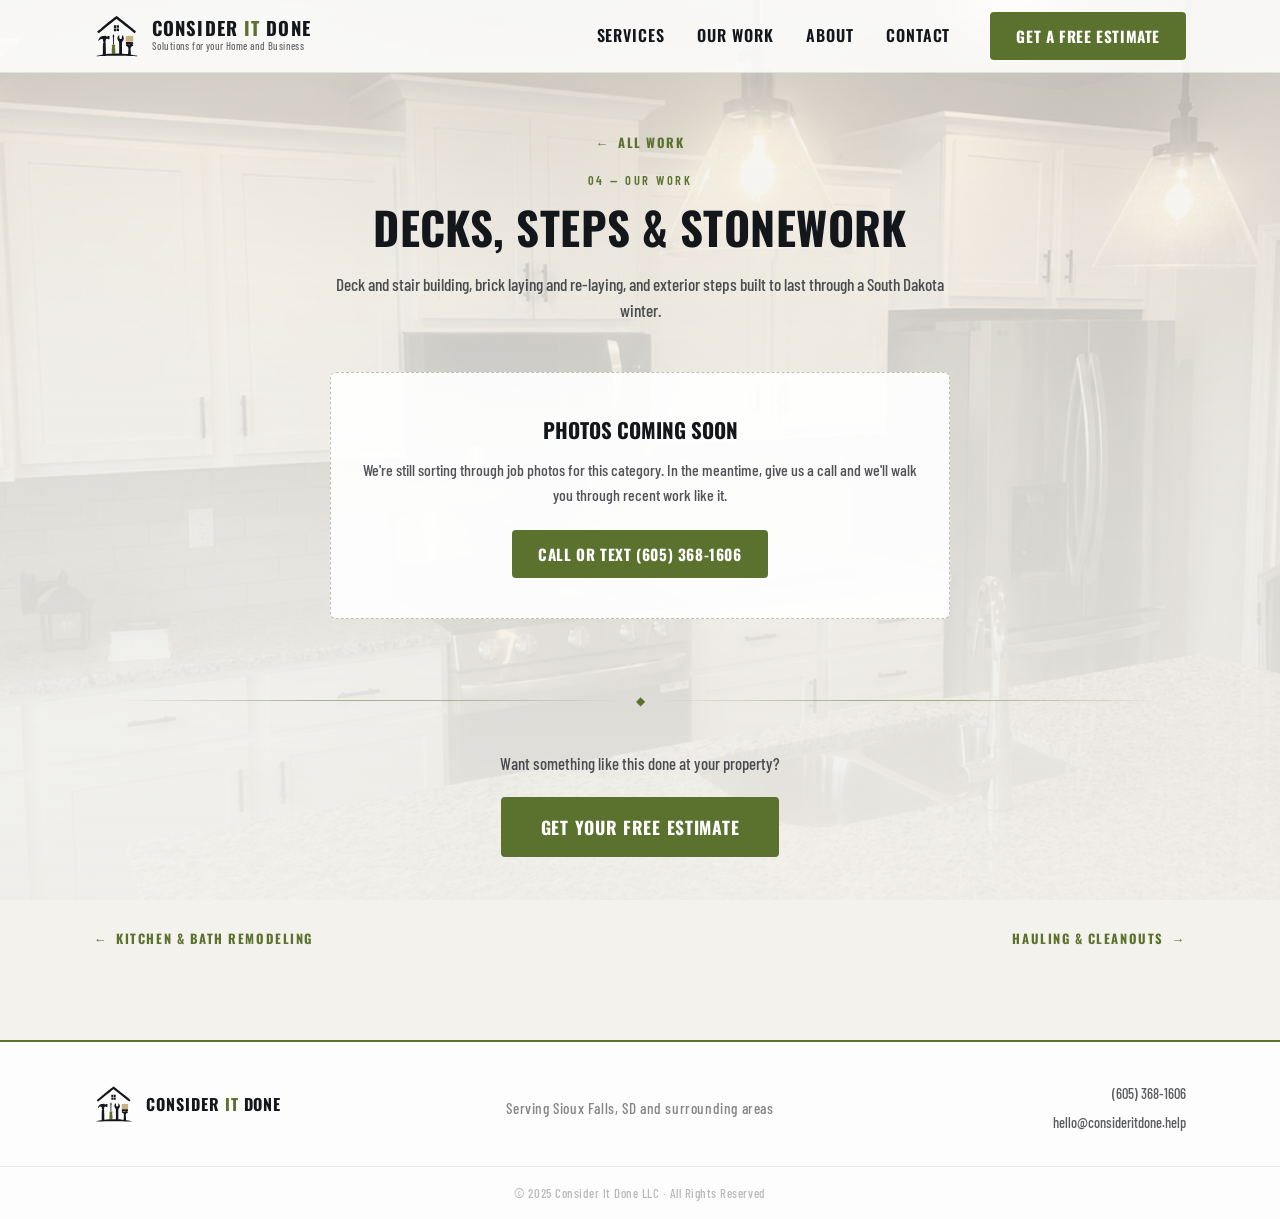
==== work/decks-stonework.html @ 7105eef2 "Merge work sections to the five backed by real photos; add Drive importer The Drive reorganisation n" ====
<!DOCTYPE html>
<html lang="en">
<head>
  <meta charset="UTF-8" />
  <meta name="viewport" content="width=device-width, initial-scale=1.0" />

  <link rel="icon" type="image/svg+xml" href="../assets/favicon-green.svg" />
  <link rel="icon" type="image/png" sizes="32x32" href="../assets/favicon-32.png" />
  <link rel="icon" type="image/png" sizes="16x16" href="../assets/favicon-16.png" />
  <link rel="apple-touch-icon" sizes="180x180" href="../assets/apple-touch-icon.png" />

  <title>Decks, Steps & Stonework | Consider It Done — Sioux Falls</title>
  <meta name="description" content="Deck and stair building, brick laying and re-laying, and exterior steps built to last through a South Dakota winter. Photos of real jobs by Consider It Done in Sioux Falls, SD." />
  <meta name="robots" content="index, follow" />
  <link rel="canonical" href="https://consideritdone.help/work/decks-stonework.html" />

  <meta property="og:title" content="Decks, Steps & Stonework — Consider It Done" />
  <meta property="og:description" content="Deck and stair building, brick laying and re-laying, and exterior steps built to last through a South Dakota winter." />
  <meta property="og:image" content="https://consideritdone.help/assets/og-share.jpg" />
  <meta property="og:type" content="website" />
  <meta property="og:url" content="https://consideritdone.help/work/decks-stonework.html" />

  <link rel="preconnect" href="https://fonts.googleapis.com" />
  <link rel="preconnect" href="https://fonts.gstatic.com" crossorigin />
  <link href="https://fonts.googleapis.com/css2?family=Oswald:wght@400;600;700&family=Barlow+Condensed:wght@400;500;600&display=swap" rel="stylesheet" />

  <link rel="stylesheet" href="../style.css" />
</head>
<body>

  <a href="#main-content" class="skip-link">Skip to main content</a>

  <header class="site-header" id="site-header" role="banner">
    <div class="header-inner container">
      <a href="../index.html" class="logo-link brand" aria-label="Consider It Done — Home">
        <img src="../assets/CID_Logo_FullColor_Transparent.svg" alt="" aria-hidden="true" class="brand-icon" width="46" height="46" />
        <span class="brand-text">
          <span class="brand-name">Consider <span class="brand-it">It</span> Done</span>
          <span class="brand-tagline">Solutions for your Home and Business</span>
        </span>
      </a>

      <nav class="desktop-nav" aria-label="Primary navigation">
        <a href="../index.html#services" class="nav-link">Services</a>
        <a href="../index.html#work" class="nav-link">Our Work</a>
        <a href="../index.html#why-us" class="nav-link">About</a>
        <a href="../index.html#contact" class="nav-link">Contact</a>
      </nav>

      <a href="../index.html#contact" class="btn btn-accent btn-cta-header">Get a Free Estimate</a>

      <button class="hamburger" id="hamburger-btn" aria-label="Open navigation menu" aria-expanded="false" aria-controls="mobile-nav">
        <span class="ham-bar"></span>
        <span class="ham-bar"></span>
        <span class="ham-bar"></span>
      </button>
    </div>

    <nav class="mobile-nav" id="mobile-nav" aria-label="Mobile navigation" aria-hidden="true">
      <a href="../index.html#services" class="mobile-nav-link">Services</a>
      <a href="../index.html#work" class="mobile-nav-link">Our Work</a>
      <a href="../index.html#why-us" class="mobile-nav-link">About</a>
      <a href="../index.html#contact" class="mobile-nav-link">Contact</a>
      <a href="../index.html#contact" class="btn btn-accent mobile-nav-cta">Get a Free Estimate</a>
    </nav>
  </header>

  <main id="main-content">

    <section class="gallery-hero">
      <div class="container">
        <a href="../index.html#work" class="gallery-back"><span aria-hidden="true">←</span> All work</a>
        <div class="section-label">04 — OUR WORK</div>
        <h1 class="section-headline">Decks, Steps &amp; Stonework</h1>
        <p class="gallery-intro">Deck and stair building, brick laying and re-laying, and exterior steps built to last through a South Dakota winter.</p>
      </div>
    </section>

      <div class="container">
        <div class="gallery-empty">
          <h2>Photos coming soon</h2>
          <p>We're still sorting through job photos for this category. In the meantime,
             give us a call and we'll walk you through recent work like it.</p>
          <a href="tel:6053681606" class="btn btn-accent">Call or Text (605) 368-1606</a>
        </div>
      </div>

    <section class="gallery-cta">
      <div class="container">
        <div class="section-divider" aria-hidden="true">
          <div class="divider-line"></div>
          <div class="divider-diamond">◆</div>
          <div class="divider-line"></div>
        </div>
        <p style="margin-top:40px">Want something like this done at your property?</p>
        <a href="../index.html#contact" class="btn btn-accent btn-lg">Get Your Free Estimate</a>
      </div>
    </section>

    <section class="gallery-cta" style="padding-top:0">
      <div class="container" style="display:flex;justify-content:space-between;gap:16px;flex-wrap:wrap">
        <a href="remodeling.html" class="gallery-back"><span aria-hidden="true">←</span> Kitchen & Bath Remodeling</a>
        <a href="hauling.html" class="gallery-back">Hauling & Cleanouts <span aria-hidden="true">→</span></a>
      </div>
    </section>

  </main>

  <footer class="site-footer" role="contentinfo">
    <div class="footer-inner container">
      <div class="footer-logo-col">
        <a href="../index.html" class="brand brand--footer" aria-label="Consider It Done — Home">
          <img src="../assets/CID_Logo_FullColor_Transparent.svg" alt="" aria-hidden="true" class="brand-icon" width="40" height="40" />
          <span class="brand-text">
            <span class="brand-name">Consider <span class="brand-it">It</span> Done</span>
          </span>
        </a>
      </div>
      <div class="footer-center-col">
        <p class="footer-serving">Serving Sioux Falls, SD and surrounding areas</p>
      </div>
      <div class="footer-contact-col">
        <a href="tel:6053681606" class="footer-contact-link">(605) 368-1606</a>
        <a href="mailto:hello@consideritdone.help" class="footer-contact-link">hello@consideritdone.help</a>
      </div>
    </div>
    <div class="footer-bottom">
      <div class="container">
        <p>© 2025 Consider It Done LLC · All Rights Reserved</p>
      </div>
    </div>
  </footer>

  <script src="../script.js"></script>
</body>
</html>
---- style.css ----
/* =============================================================
   CONSIDER IT DONE — style.css
   Bold · Bright · Local · Brand Olive
   ============================================================= */

/* ── Design Tokens ────────────────────────────────────────── */
:root {
  /* Brand — sampled directly from CID_Logo_FullColor_Transparent.svg */
  --accent:         #5B722E;   /* olive green — 5.40:1 on white (AA) */
  --accent-rgb:     91, 114, 46;
  --accent-deep:    #4A5E25;   /* hover: DARKER, not lighter (7.19:1) */
  --accent-tint:    #EDF0E4;
  --accent-on-dark: #A8C46B;   /* light olive — for use ONLY on the dark hero (8.9:1) */
  --cream:          #C8B281;
  --ink:            #13161B;   /* near-black from the logo */
  --ink-rgb:        19, 22, 27;

  /* Surfaces — translucent "paper" over the photo background */
  --bg-primary:     rgba(255,255,255,0.86);
  --bg-card:        rgba(255,255,255,0.92);
  --bg-card-alt:    rgba(255,255,255,0.78);
  --bg-section-alt: rgba(248,247,244,0.90);
  --bg-pm:          rgba(255,255,255,0.82);
  --paper:          #F4F2ED;   /* solid fallback under the photo */

  /* Text */
  --white:          #FFFFFF;
  --grey-mid:       rgba(19,22,27,0.62);  /* 0.58 measured 4.41:1 — under AA */
  --grey-light:     rgba(19,22,27,0.74);

  --font-display: 'Oswald', Arial, sans-serif;
  --font-body:    'Barlow Condensed', Arial, sans-serif;

  --radius-card:  6px;
  --radius-btn:   4px;
  --transition:   0.25s ease;
  --max-width:    1140px;

  --shadow-card:  0 4px 24px rgba(var(--ink-rgb),0.10);
  --shadow-accent: 0 6px 28px rgba(var(--accent-rgb),0.28);
}

/* ── Reset ────────────────────────────────────────────────── */
*, *::before, *::after { box-sizing: border-box; margin: 0; padding: 0; }

html {
  scroll-behavior: smooth;
  font-size: 16px;
}

body {
  background-color: var(--paper);
  color: var(--ink);
  font-family: var(--font-body);
  font-weight: 500;
  line-height: 1.6;
  overflow-x: hidden;
}

/* ── Fixed photo backdrop ─────────────────────────────────────
   position:fixed on a pseudo-element rather than
   background-attachment:fixed — the latter is janky/broken on iOS. */
body::before {
  content: '';
  position: fixed;
  inset: 0;
  z-index: -2;
  background-color: var(--paper);
  /* Single JPEG on purpose. image-set() selects by format SUPPORT, not
     availability — Chromium would pick a .webp and render nothing at all
     if that file were missing, silently blanking the whole background.
     One JPEG cannot fail that way. */
  background-image:
    url("assets/bg-kitchen.jpg"),
    linear-gradient(165deg, #FBFAF7 0%, #EFEAE0 55%, #E4DCCC 100%);
  background-position: center;
  background-size: cover;
  background-repeat: no-repeat;
}

/* Scrim — flattens the photo's luminance so surfaces read consistently */
body::after {
  content: '';
  position: fixed;
  inset: 0;
  z-index: -1;
  pointer-events: none;
  background:
    linear-gradient(180deg,
      rgba(244,242,237,0.72) 0%,
      rgba(244,242,237,0.86) 45%,
      rgba(244,242,237,0.94) 100%);
}

img { display: block; max-width: 100%; height: auto; }
a   { color: inherit; text-decoration: none; }

ul  { list-style: none; }

/* ── Utility ──────────────────────────────────────────────── */
.container {
  width: 100%;
  max-width: var(--max-width);
  margin: 0 auto;
  padding: 0 24px;
}

/* Screen-reader only / SEO-only text */
.visually-hidden {
  position: absolute;
  width: 1px;
  height: 1px;
  padding: 0;
  margin: -1px;
  overflow: hidden;
  clip: rect(0,0,0,0);
  white-space: nowrap;
  border: 0;
}

/* ── Buttons ──────────────────────────────────────────────── */
.btn {
  display: inline-flex;
  align-items: center;
  justify-content: center;
  gap: 8px;
  font-family: var(--font-display);
  font-weight: 700;
  letter-spacing: 0.04em;
  border: none;
  cursor: pointer;
  border-radius: var(--radius-btn);
  transition: background var(--transition), transform var(--transition), box-shadow var(--transition);
  text-transform: uppercase;
  white-space: nowrap;
}

.btn-accent {
  background-color: var(--accent);
  color: var(--white);
  padding: 12px 26px;
  font-size: 0.95rem;
}

.btn-accent:hover,
.btn-accent:focus-visible {
  background-color: var(--accent-deep);
  transform: translateY(-2px);
  box-shadow: var(--shadow-accent);
}

/* No outline:none here. The hover glow is identical to the focus state,
   so removing the ring left keyboard users with no distinct indicator. */
.btn-accent:focus-visible {
  outline: 2px solid var(--accent);
  outline-offset: 3px;
}

.btn-accent:active { transform: translateY(0); }

.btn-lg {
  padding: 16px 40px;
  font-size: 1.1rem;
}

.btn-full {
  width: 100%;
  padding: 16px 24px;
  font-size: 1.05rem;
  margin-top: 6px;
}

/* ── Section Label (small caps, brand olive) ──────────────── */
.section-label {
  font-family: var(--font-body);
  font-size: 0.78rem;
  font-weight: 600;
  letter-spacing: 0.2em;
  text-transform: uppercase;
  color: var(--accent);
  margin-bottom: 12px;
}

/* ── Section Headline ─────────────────────────────────────── */
.section-headline {
  font-family: var(--font-display);
  font-size: clamp(1.8rem, 4vw, 2.8rem);
  font-weight: 700;
  color: var(--ink);
  line-height: 1.1;
  letter-spacing: 0.01em;
  margin-bottom: 40px;
  text-transform: uppercase;
}

/* ── Section Divider ──────────────────────────────────────── */
.section-divider {
  display: flex;
  align-items: center;
  gap: 12px;
  padding: 48px 24px 0;
  max-width: var(--max-width);
  margin: 0 auto;
}

.divider-line {
  flex: 1;
  height: 1px;
  background: linear-gradient(90deg, transparent, var(--accent) 40%, var(--accent) 60%, transparent);
  opacity: 0.5;
}

.divider-diamond {
  color: var(--accent);
  font-size: 0.75rem;
  flex-shrink: 0;
}


/* =============================================================
   HEADER
   ============================================================= */
.site-header {
  position: sticky;
  top: 0;
  z-index: 1000;
  background-color: var(--bg-primary);
  border-bottom: 1px solid rgba(var(--accent-rgb),0.15);
  transition: box-shadow var(--transition);
}

.site-header.scrolled {
  box-shadow: 0 2px 20px rgba(var(--ink-rgb),0.10);
  border-bottom-color: rgba(var(--accent-rgb),0.3);
}

.header-inner {
  display: flex;
  align-items: center;
  gap: 24px;
  height: 72px;
}

.logo-link { flex-shrink: 0; }


.desktop-nav {
  display: flex;
  align-items: center;
  gap: 32px;
  margin-left: auto;
}

.nav-link {
  font-family: var(--font-display);
  font-weight: 600;
  font-size: 1rem;
  letter-spacing: 0.06em;
  text-transform: uppercase;
  color: var(--ink);
  position: relative;
  transition: color var(--transition);
}

.nav-link::after {
  content: '';
  position: absolute;
  bottom: -3px;
  left: 0;
  width: 0;
  height: 2px;
  background: var(--accent);
  transition: width var(--transition);
}

.nav-link:hover { color: var(--accent); }

/* Keyboard focus keeps the global outline. The previous rule set
   outline:none here, leaving only a colour change — not a sufficient
   focus indicator (WCAG 2.4.7). */
.nav-link:focus-visible { color: var(--accent); }

.nav-link:hover::after,
.nav-link:focus-visible::after { width: 100%; }

.btn-cta-header { margin-left: 16px; }

/* Hamburger */
.hamburger {
  display: none;
  flex-direction: column;
  justify-content: center;
  gap: 5px;
  width: 40px;
  height: 40px;
  background: none;
  border: none;
  cursor: pointer;
  padding: 6px;
  margin-left: auto;
}

.ham-bar {
  display: block;
  width: 24px;
  height: 2px;
  background: var(--ink);
  border-radius: 2px;
  transition: transform var(--transition), opacity var(--transition), background var(--transition);
}

.hamburger[aria-expanded="true"] .ham-bar:nth-child(1) {
  transform: translateY(7px) rotate(45deg);
  background: var(--accent);
}
.hamburger[aria-expanded="true"] .ham-bar:nth-child(2) {
  opacity: 0;
}
.hamburger[aria-expanded="true"] .ham-bar:nth-child(3) {
  transform: translateY(-7px) rotate(-45deg);
  background: var(--accent);
}

/* Mobile Nav */
.mobile-nav {
  display: none;
  flex-direction: column;
  background-color: var(--paper);
  border-top: 1px solid rgba(var(--accent-rgb),0.2);
  padding: 16px 24px 24px;
  gap: 4px;
}

.mobile-nav.open { display: flex; }

.mobile-nav-link {
  font-family: var(--font-display);
  font-size: 1.2rem;
  font-weight: 700;
  letter-spacing: 0.08em;
  text-transform: uppercase;
  color: var(--ink);
  padding: 12px 0;
  border-bottom: 1px solid rgba(var(--ink-rgb),0.10);
  transition: color var(--transition);
}

.mobile-nav-link:hover,
.mobile-nav-link:focus-visible { color: var(--accent); }

.mobile-nav-cta {
  margin-top: 16px;
  font-size: 1rem;
  padding: 14px 24px;
}


/* =============================================================
   HERO
   ============================================================= */
/* The hero is the one place the photo is allowed to be dramatic:
   full-bleed image under a dark scrim, white type on top.
   Everything below the hero sits on calm light "paper" instead. */
.hero {
  position: relative;
  min-height: 100vh;
  display: flex;
  flex-direction: column;
  align-items: center;
  justify-content: center;
  background-color: var(--ink);
  /* Gradient underneath so a missing/failed photo still renders as an
     intentional on-brand hero rather than a flat dark block. */
  background-image:
    url("assets/bg-kitchen.jpg"),
    linear-gradient(150deg, #3D4C22 0%, #212811 60%, #13161B 100%);
  background-position: center;
  background-size: cover;
  overflow: hidden;
  padding: 80px 24px 60px;
}

/* Dark scrim — guarantees the white hero type clears AA over any photo */
.hero::before {
  content: '';
  position: absolute;
  inset: 0;
  z-index: 1;
  pointer-events: none;
  background:
    linear-gradient(180deg,
      rgba(10,10,10,0.42) 0%,
      rgba(10,10,10,0.34) 45%,
      rgba(10,10,10,0.60) 100%);
}

/* Grain/noise texture */
.hero-noise {
  position: absolute;
  inset: 0;
  background-image: url("data:image/svg+xml,%3Csvg viewBox='0 0 512 512' xmlns='http://www.w3.org/2000/svg'%3E%3Cfilter id='noise'%3E%3CfeTurbulence type='fractalNoise' baseFrequency='0.75' numOctaves='4' stitchTiles='stitch'/%3E%3C/filter%3E%3Crect width='100%25' height='100%25' filter='url(%23noise)' opacity='1'/%3E%3C/svg%3E");
  background-size: 200px 200px;
  opacity: 0.04;
  pointer-events: none;
  z-index: 1;
}

/* Radial vignette */
.hero-vignette {
  position: absolute;
  inset: 0;
  background: radial-gradient(ellipse 80% 80% at 50% 50%,
    transparent 0%,
    rgba(0,0,0,0.3) 60%,
    rgba(0,0,0,0.75) 100%);
  pointer-events: none;
  z-index: 2;
}

/* Ambient olive glow from bottom */
.hero::after {
  content: '';
  position: absolute;
  bottom: -80px;
  left: 50%;
  transform: translateX(-50%);
  width: 600px;
  height: 300px;
  background: radial-gradient(ellipse at center, rgba(var(--accent-rgb),0.12) 0%, transparent 70%);
  pointer-events: none;
  z-index: 2;
}

/* Localised scrim behind the hero copy.
   Measured against the real kitchen photo, a uniform scrim was not enough:
   average contrast was fine (5-7:1) but worst-case pixels — blown-out
   pendant bulbs and white cabinets — dropped to 1.67:1. Pooling the
   darkening behind the text keeps the photo bright everywhere else. */
.hero-inner::before {
  content: '';
  position: absolute;
  inset: -8% -14%;
  z-index: -1;
  pointer-events: none;
  background: radial-gradient(ellipse 64% 64% at 50% 48%,
    rgba(6,8,5,0.86) 0%,
    rgba(6,8,5,0.82) 48%,
    rgba(6,8,5,0.62) 74%,
    rgba(6,8,5,0.22) 89%,
    transparent 100%);
}

.hero-inner {
  position: relative;
  z-index: 3;
  display: flex;
  flex-direction: column;
  align-items: center;
  text-align: center;
  max-width: 720px;
}

/* Logo */
.hero-logo-wrap {
  position: relative;
  display: inline-block;
  margin-bottom: 32px;
}

.hero-logo-glow {
  position: absolute;
  bottom: -24px;
  left: 50%;
  transform: translateX(-50%);
  width: 70%;
  height: 60px;
  background: radial-gradient(ellipse at center, rgba(var(--accent-rgb),0.3) 0%, transparent 70%);
  filter: blur(12px);
  pointer-events: none;
  z-index: -1;
}


/* Hero text */

.hero-sub {
  text-shadow: 0 2px 12px rgba(0,0,0,0.6);
  font-family: var(--font-body);
  font-size: clamp(1rem, 2.5vw, 1.3rem);
  font-weight: 600;
  letter-spacing: 0.08em;
  color: var(--accent-on-dark);
  text-transform: uppercase;
  margin-bottom: 16px;
}

.hero-body {
  text-shadow: 0 2px 12px rgba(0,0,0,0.6);
  font-family: var(--font-body);
  font-size: clamp(1rem, 2vw, 1.2rem);
  font-weight: 500;
  color: var(--cream);
  opacity: 0.9;
  max-width: 540px;
  margin-bottom: 40px;
  line-height: 1.6;
}

/* CTA group */
.hero-actions {
  display: flex;
  flex-direction: column;
  align-items: center;
  gap: 20px;
}

.hero-call-link {
  text-shadow: 0 2px 12px rgba(0,0,0,0.6);
  display: flex;
  align-items: center;
  gap: 8px;
  font-family: var(--font-body);
  font-size: 1.1rem;
  font-weight: 500;
  color: var(--cream);
  opacity: 0.85;
  transition: color var(--transition), opacity var(--transition);
}

.hero-call-link strong { color: var(--accent-on-dark); }

.hero-call-link:hover {
  color: var(--white);
  opacity: 1;
}

.call-icon { font-size: 1rem; }


/* =============================================================
   SERVICES
   ============================================================= */
.services {
  background-color: var(--bg-primary);
  padding: 80px 0 40px;
}

.services .container { text-align: center; }

.services-grid {
  display: grid;
  grid-template-columns: repeat(3, 1fr);
  gap: 24px;
  text-align: left;
  margin-top: 0;
}

.service-card {
  background: var(--bg-card);
  border-radius: var(--radius-card);
  border-top: 3px solid var(--accent);
  padding: 32px 28px;
  box-shadow: var(--shadow-card);
  transition: transform var(--transition), box-shadow var(--transition), border-top-color var(--transition);
  position: relative;
  overflow: hidden;
}

.service-card::before {
  content: '';
  position: absolute;
  inset: 0;
  background: linear-gradient(135deg, rgba(var(--accent-rgb),0.04) 0%, transparent 60%);
  pointer-events: none;
}

.service-card:hover {
  transform: translateY(-4px);
  box-shadow: 0 8px 40px rgba(var(--ink-rgb),0.14), 0 0 0 1px rgba(var(--accent-rgb),0.2);
  border-top-color: var(--accent-deep);
}

.card-icon {
  font-size: 2rem;
  margin-bottom: 14px;
  display: block;
}

.card-title {
  font-family: var(--font-display);
  font-size: 1.3rem;
  font-weight: 700;
  color: var(--ink);
  text-transform: uppercase;
  letter-spacing: 0.03em;
  margin-bottom: 16px;
}

.card-list {
  display: flex;
  flex-direction: column;
  gap: 8px;
}

.card-list li {
  font-family: var(--font-body);
  font-size: 1rem;
  font-weight: 500;
  color: var(--grey-light);
  opacity: 0.85;
  padding-left: 16px;
  position: relative;
}

.card-list li::before {
  content: '›';
  position: absolute;
  left: 0;
  color: var(--accent);
  font-size: 1.1rem;
  line-height: 1.4;
}


/* =============================================================
   PROPERTY MANAGER CALLOUT
   ============================================================= */
.pm-callout {
  background-color: var(--bg-pm);
  padding: 80px 0 40px;
  position: relative;
}

.pm-callout::before {
  content: '';
  position: absolute;
  inset: 0;
  background: radial-gradient(ellipse 100% 60% at 50% 0%, rgba(var(--accent-rgb),0.06) 0%, transparent 70%);
  pointer-events: none;
}

.pm-callout .container {
  position: relative;
  z-index: 1;
}

.pm-callout .section-headline { text-align: center; }
.pm-callout .section-label    { text-align: center; }

.pm-body {
  font-family: var(--font-body);
  font-size: clamp(1rem, 2vw, 1.2rem);
  color: var(--grey-light);
  opacity: 0.9;
  max-width: 660px;
  margin: 0 auto 56px;
  text-align: center;
  line-height: 1.7;
}


/* =============================================================
   WHY CHOOSE US
   ============================================================= */
.why-us {
  background-color: var(--bg-primary);
  padding: 80px 0 40px;
}

.why-us .section-headline { text-align: center; }

/* Why Us — two-column layout with mascot */
.why-layout {
  display: grid;
  grid-template-columns: 1fr;
  gap: 48px;
  align-items: center;
  max-width: 1000px;
  margin: 0 auto;
}

.why-list {
  display: grid;
  grid-template-columns: repeat(2, 1fr);
  gap: 20px;
}


.why-item {
  display: flex;
  align-items: flex-start;
  gap: 16px;
  background: var(--bg-card);
  border-radius: var(--radius-card);
  border-left: 3px solid var(--accent);
  padding: 20px 24px;
  transition: transform var(--transition), box-shadow var(--transition);
}

.why-item:hover {
  transform: translateX(4px);
  box-shadow: var(--shadow-card);
}

.why-icon {
  font-size: 1.5rem;
  flex-shrink: 0;
  margin-top: 2px;
}

.why-item div {
  font-family: var(--font-body);
  font-size: 1.05rem;
  color: var(--grey-light);
  line-height: 1.5;
}

.why-item strong { color: var(--ink); }
.why-item span   { opacity: 0.8; }


/* =============================================================
   CONTACT / CTA
   ============================================================= */
.contact {
  background-color: var(--bg-section-alt);
  padding: 80px 0 72px;
  position: relative;
}

.contact-accent-top {
  height: 4px;
  background: linear-gradient(90deg, transparent, var(--accent) 20%, var(--accent-deep) 50%, var(--accent) 80%, transparent);
  position: absolute;
  top: 0;
  left: 0;
  right: 0;
}

.contact .section-headline {
  text-align: center;
  margin-bottom: 12px;
}

.contact-sub {
  font-family: var(--font-body);
  font-size: 1.1rem;
  text-align: center;
  color: var(--grey-light);
  opacity: 0.8;
  margin-bottom: 56px;
}

.contact-layout {
  display: grid;
  grid-template-columns: 1fr 1.4fr;
  gap: 48px;
  align-items: start;
}

/* Contact Info */
.contact-info {
  display: flex;
  flex-direction: column;
  gap: 16px;
}

.contact-info-item {
  display: flex;
  align-items: center;
  gap: 16px;
  background: var(--bg-card);
  border-radius: var(--radius-card);
  padding: 18px 20px;
  border: 1px solid rgba(var(--accent-rgb),0.1);
  transition: border-color var(--transition), background var(--transition), transform var(--transition);
}

.contact-info-item:hover {
  border-color: rgba(var(--accent-rgb),0.4);
  background: rgba(var(--accent-rgb),0.04);
  transform: translateX(4px);
}

.contact-info-icon { font-size: 1.4rem; flex-shrink: 0; }

.contact-info-item div {
  display: flex;
  flex-direction: column;
  gap: 2px;
}

.contact-info-label {
  font-family: var(--font-body);
  font-size: 0.8rem;
  letter-spacing: 0.12em;
  text-transform: uppercase;
  color: var(--accent);
  font-weight: 600;
}

.contact-info-value {
  font-family: var(--font-display);
  font-size: 1.15rem;
  font-weight: 700;
  color: var(--ink);
}

.contact-guarantee {
  display: flex;
  align-items: flex-start;
  gap: 12px;
  margin-top: 8px;
  padding: 16px 20px;
  background: rgba(var(--accent-rgb),0.07);
  border-radius: var(--radius-card);
  border: 1px solid rgba(var(--accent-rgb),0.2);
}

.guarantee-icon { font-size: 1.2rem; flex-shrink: 0; margin-top: 2px; }

.contact-guarantee p {
  font-family: var(--font-body);
  font-size: 0.95rem;
  color: var(--grey-light);
  opacity: 0.85;
  line-height: 1.5;
}

/* Form */
.contact-form-wrap {
  background: var(--bg-card);
  border-radius: var(--radius-card);
  border: 1px solid rgba(var(--accent-rgb),0.12);
  padding: 36px 32px;
}

.form-group {
  display: flex;
  flex-direction: column;
  gap: 6px;
  margin-bottom: 18px;
}

.form-row {
  display: grid;
  grid-template-columns: 1fr 1fr;
  gap: 16px;
  margin-bottom: 0;
}

.form-group label {
  font-family: var(--font-body);
  font-size: 0.82rem;
  font-weight: 600;
  letter-spacing: 0.1em;
  text-transform: uppercase;
  color: var(--accent);
}

.form-group label span { color: var(--accent-deep); }

.form-group input,
.form-group select,
.form-group textarea {
  background: rgba(255,255,255,0.75);
  border: 1px solid rgba(var(--ink-rgb),0.15);
  border-radius: var(--radius-btn);
  color: var(--ink);
  font-family: var(--font-body);
  font-size: 1rem;
  font-weight: 500;
  padding: 12px 16px;
  width: 100%;
  transition: border-color var(--transition), box-shadow var(--transition);
  -webkit-appearance: none;
  appearance: none;
}

.form-group select {
  background-image: url("data:image/svg+xml,%3Csvg xmlns='http://www.w3.org/2000/svg' width='12' height='8' viewBox='0 0 12 8'%3E%3Cpath d='M1 1l5 5 5-5' stroke='%235B722E' stroke-width='2' fill='none' stroke-linecap='round'/%3E%3C/svg%3E");
  background-repeat: no-repeat;
  background-position: right 16px center;
  padding-right: 40px;
  cursor: pointer;
}

.form-group select option {
  background: #1e1e1e;
  color: var(--ink);
}

.form-group input::placeholder,
.form-group textarea::placeholder { color: rgba(var(--ink-rgb),0.42); }

.form-group input:focus,
.form-group select:focus,
.form-group textarea:focus {
  outline: none;
  border-color: var(--accent);
  box-shadow: 0 0 0 3px rgba(var(--accent-rgb),0.15);
}

.form-group input:user-valid,
.form-group textarea:user-valid {
  border-color: rgba(100,200,100,0.4);
}

.form-group input:user-invalid,
.form-group textarea:user-invalid {
  border-color: rgba(200,80,80,0.5);
}

.form-group textarea { resize: vertical; min-height: 120px; }

/* Success / Error */
.form-success,
.form-error {
  margin-top: 16px;
  padding: 16px 20px;
  border-radius: var(--radius-card);
  display: flex;
  align-items: flex-start;
  gap: 12px;
}

/* Enforce hidden — overrides display:flex above */
.form-success[hidden],
.form-error[hidden] {
  display: none;
}

.form-success {
  background: rgba(60,180,90,0.1);
  border: 1px solid rgba(60,180,90,0.3);
}

.form-success p {
  font-family: var(--font-body);
  font-size: 1rem;
  color: #8effa1;
  line-height: 1.5;
}

.success-icon { font-size: 1.2rem; flex-shrink: 0; margin-top: 2px; }

.form-error {
  background: rgba(200,60,60,0.1);
  border: 1px solid rgba(200,60,60,0.3);
}

.form-error p {
  font-family: var(--font-body);
  font-size: 1rem;
  color: #ffaaaa;
}


/* =============================================================
   FOOTER
   ============================================================= */
.site-footer {
  background-color: var(--bg-primary);
  border-top: 2px solid var(--accent);
  padding-top: 40px;
}

.footer-inner {
  display: grid;
  grid-template-columns: 1fr 2fr 1fr;
  align-items: center;
  gap: 24px;
  padding-bottom: 32px;
}


.footer-center-col {
  display: flex;
  flex-direction: column;
  align-items: center;
  gap: 14px;
}

.footer-serving {
  font-family: var(--font-body);
  font-size: 0.95rem;
  color: var(--grey-light);
  opacity: 0.7;
  text-align: center;
  letter-spacing: 0.04em;
}

.footer-social {
  display: flex;
  align-items: center;
  gap: 16px;
}

.social-link {
  color: var(--grey-mid);
  transition: color var(--transition), transform var(--transition);
}

.social-link:hover {
  color: var(--accent);
  transform: translateY(-2px);
}

.footer-contact-col {
  display: flex;
  flex-direction: column;
  align-items: flex-end;
  gap: 6px;
}

.footer-contact-link {
  font-family: var(--font-body);
  font-size: 0.9rem;
  color: var(--ink);
  opacity: 0.7;
  transition: color var(--transition), opacity var(--transition);
}

.footer-contact-link:hover {
  color: var(--accent-deep);
  opacity: 1;
}

.footer-bottom {
  border-top: 1px solid rgba(var(--ink-rgb),0.10);
  padding: 16px 0;
}

.footer-bottom p {
  font-family: var(--font-body);
  font-size: 0.8rem;
  color: var(--grey-light);
  opacity: 0.4;
  text-align: center;
  letter-spacing: 0.04em;
}


/* =============================================================
   SCROLL ANIMATIONS
   Only active when JS has loaded (.js-loaded on body)
   ============================================================= */
.js-loaded [data-animate] {
  opacity: 0;
  transform: translateY(24px);
  transition: opacity 0.55s ease, transform 0.55s ease;
}

.js-loaded [data-animate].visible {
  opacity: 1;
  transform: translateY(0);
}

.js-loaded [data-animate-delay="1"] { transition-delay: 0.1s; }
.js-loaded [data-animate-delay="2"] { transition-delay: 0.2s; }
.js-loaded [data-animate-delay="3"] { transition-delay: 0.3s; }
.js-loaded [data-animate-delay="4"] { transition-delay: 0.4s; }


/* =============================================================
   RESPONSIVE — TABLET
   ============================================================= */
@media (max-width: 900px) {
  /* Brand + 4 nav links + CTA cannot fit one flex row below ~1000px,
     and .header-inner does not wrap — it overflowed the page to 960px.
     Switch to the hamburger here rather than at 680. */
  .desktop-nav    { display: none; }
  .btn-cta-header { display: none; }
  .hamburger      { display: flex; }


  .contact-layout {
    grid-template-columns: 1fr;
  }

  .footer-inner {
    grid-template-columns: 1fr 1fr;
    grid-template-rows: auto auto;
  }

  .footer-center-col {
    grid-column: 1 / -1;
    order: -1;
    padding-bottom: 16px;
    border-bottom: 1px solid rgba(var(--ink-rgb),0.10);
  }

  .footer-contact-col { align-items: flex-end; }
}


/* =============================================================
   RESPONSIVE — MOBILE
   ============================================================= */
@media (max-width: 680px) {
  .header-inner { padding: 0 20px; }

  .hero { padding: 60px 20px 48px; min-height: calc(100vh - 72px); }

  .services-grid {
    grid-template-columns: 1fr;
  }

  .why-list {
    grid-template-columns: 1fr;
  }

  .why-layout {
    grid-template-columns: 1fr;
  }


  .form-row {
    grid-template-columns: 1fr;
  }

  .contact-form-wrap { padding: 28px 20px; }

  .footer-inner {
    grid-template-columns: 1fr;
    justify-items: center;
    text-align: center;
  }

  .footer-contact-col {
    align-items: center;
  }

  .footer-logo-col { order: 2; }
  .footer-contact-col { order: 3; }
}

@media (max-width: 420px) {
  .section-headline { font-size: 1.6rem; }
  .btn-lg { padding: 14px 28px; font-size: 1rem; }
}


/* =============================================================
   FOCUS VISIBLE — Accessibility
   ============================================================= */
:focus-visible {
  outline: 2px solid var(--accent);
  outline-offset: 3px;
  border-radius: 2px;
}

/* Skip link */
.skip-link {
  position: absolute;
  top: -100px;
  left: 16px;
  background: var(--accent);
  color: var(--white);
  padding: 8px 16px;
  font-family: var(--font-display);
  font-weight: 700;
  border-radius: 4px;
  z-index: 9999;
  transition: top 0.2s;
}

.skip-link:focus { top: 8px; }


/* =============================================================
   CLIENT PORTAL — Nav Link
   ============================================================= */


/* =============================================================
   CLIENT PORTAL — Section
   ============================================================= */
.client-portal {
  padding: 64px 0 72px;
  background: var(--bg-primary);
}

.portal-card {
  display: flex;
  align-items: center;
  justify-content: space-between;
  gap: 40px;
  padding: 40px 48px;
  border-radius: 12px;
  background:
    linear-gradient(135deg, rgba(var(--accent-rgb),0.06) 0%, rgba(var(--accent-rgb),0.02) 50%, rgba(var(--accent-rgb),0.06) 100%);
  border: 1px solid rgba(var(--accent-rgb),0.2);
  position: relative;
  overflow: hidden;
  transition: border-color var(--transition), box-shadow var(--transition);
}

.portal-card:hover {
  border-color: rgba(var(--accent-rgb),0.4);
  box-shadow: 0 0 48px rgba(var(--accent-rgb),0.08);
}

/* Subtle corner glow */
.portal-card::before {
  content: '';
  position: absolute;
  top: -60px;
  right: -60px;
  width: 180px;
  height: 180px;
  background: radial-gradient(circle, rgba(var(--accent-rgb),0.12) 0%, transparent 70%);
  pointer-events: none;
}

.portal-content {
  flex: 1;
}

.portal-badge {
  display: inline-flex;
  align-items: center;
  gap: 8px;
  font-family: var(--font-body);
  font-size: 0.72rem;
  font-weight: 600;
  letter-spacing: 0.2em;
  text-transform: uppercase;
  color: var(--accent);
  margin-bottom: 14px;
  padding: 6px 14px;
  background: rgba(var(--accent-rgb),0.1);
  border: 1px solid rgba(var(--accent-rgb),0.2);
  border-radius: 100px;
  width: fit-content;
}

.portal-headline {
  font-family: var(--font-display);
  font-size: clamp(1.5rem, 3vw, 2.2rem);
  font-weight: 700;
  color: var(--ink);
  line-height: 1.1;
  letter-spacing: 0.01em;
  text-transform: uppercase;
  margin-bottom: 10px;
}

.portal-body {
  font-size: 1.05rem;
  color: var(--grey-light);
  line-height: 1.5;
  max-width: 520px;
}

.btn-portal {
  display: inline-flex;
  align-items: center;
  gap: 10px;
  font-family: var(--font-display);
  font-weight: 700;
  font-size: 1rem;
  letter-spacing: 0.06em;
  text-transform: uppercase;
  white-space: nowrap;
  color: var(--white);
  background: var(--accent);
  padding: 16px 32px;
  border-radius: var(--radius-btn);
  border: none;
  cursor: pointer;
  text-decoration: none;
  transition: background var(--transition), transform var(--transition), box-shadow var(--transition);
  flex-shrink: 0;
}

.btn-portal:hover,
.btn-portal:focus-visible {
  background: var(--accent-deep);
  transform: translateY(-2px);
  box-shadow: var(--shadow-accent);
}

.btn-portal:focus-visible {
  outline: 2px solid var(--accent);
  outline-offset: 3px;
}

.btn-portal:active { transform: translateY(0); }

.portal-arrow {
  transition: transform 0.2s ease;
}

.btn-portal:hover .portal-arrow {
  transform: translate(2px, -2px);
}


/* =============================================================
   CLIENT PORTAL — Footer Link
   ============================================================= */
.footer-portal-link {
  color: var(--accent) !important;
  font-weight: 600;
  transition: color var(--transition);
}

.footer-portal-link:hover {
  color: var(--accent-deep) !important;
}


/* =============================================================
   CLIENT PORTAL — Responsive
   ============================================================= */
@media (max-width: 768px) {
  .portal-card {
    flex-direction: column;
    text-align: center;
    padding: 32px 24px;
    gap: 28px;
  }

  .portal-badge {
    margin-left: auto;
    margin-right: auto;
  }

  .portal-body {
    margin: 0 auto;
  }

  .btn-portal {
    width: 100%;
    justify-content: center;
    padding: 16px 24px;
  }
}


/* =============================================================
   SERVICE CARDS AS LINKS  (ecoLINEAR-style hover)
   ============================================================= */
.service-card {
  display: flex;
  flex-direction: column;
  color: inherit;
  text-decoration: none;
}

.card-num {
  position: absolute;
  top: 14px;
  right: 18px;
  font-family: var(--font-display);
  font-size: 0.85rem;
  font-weight: 700;
  letter-spacing: 0.08em;
  color: var(--accent);          /* solid: 5.35:1. 0.45 alpha measured 1.91:1 */
  opacity: 0.75;                 /* visual weight comes from opacity+size, not
                                    from a colour that fails contrast */
  transition: opacity var(--transition);
}

.service-card:hover .card-num,
.service-card:focus-visible .card-num { opacity: 1; }

.card-cta {
  margin-top: auto;
  padding-top: 18px;
  font-family: var(--font-display);
  font-size: 0.82rem;
  font-weight: 700;
  letter-spacing: 0.1em;
  text-transform: uppercase;
  color: var(--accent);
  display: inline-flex;
  align-items: center;
  gap: 8px;
}

.card-arrow {
  display: inline-block;
  transition: transform 0.25s ease;
}

.service-card:hover .card-arrow,
.service-card:focus-visible .card-arrow,
.odd-jobs:hover .card-arrow { transform: translateX(5px); }

.service-card:focus-visible {
  outline: 2px solid var(--accent);
  outline-offset: 3px;
}


/* =============================================================
   ODD JOBS STRIP — full-width catch-all under the grid
   ============================================================= */
.odd-jobs {
  display: flex;
  align-items: center;
  justify-content: space-between;
  gap: 32px;
  margin-top: 24px;
  padding: 28px 32px;
  text-align: left;
  color: inherit;
  text-decoration: none;
  border-radius: var(--radius-card);
  background: linear-gradient(135deg, var(--accent-tint) 0%, rgba(255,255,255,0.85) 100%);
  border: 1px solid rgba(var(--accent-rgb),0.28);
  transition: border-color var(--transition), box-shadow var(--transition), transform var(--transition);
}

.odd-jobs:hover,
.odd-jobs:focus-visible {
  border-color: rgba(var(--accent-rgb),0.55);
  box-shadow: 0 8px 30px rgba(var(--accent-rgb),0.14);
  transform: translateY(-2px);
}

.odd-jobs:focus-visible {
  outline: 2px solid var(--accent);
  outline-offset: 3px;
}

.odd-jobs-text { flex: 1; min-width: 0; }

.odd-jobs-title {
  font-family: var(--font-display);
  font-size: 1.35rem;
  font-weight: 700;
  text-transform: uppercase;
  color: var(--ink);
  margin-bottom: 6px;
}

.odd-jobs-body {
  color: var(--grey-light);
  font-size: 1rem;
  line-height: 1.5;
  max-width: 720px;
}

.odd-jobs-cta {
  flex-shrink: 0;
  font-family: var(--font-display);
  font-size: 0.85rem;
  font-weight: 700;
  letter-spacing: 0.1em;
  text-transform: uppercase;
  color: var(--accent);
  display: inline-flex;
  align-items: center;
  gap: 8px;
}


/* =============================================================
   PROPERTY MANAGER SECTION — signature + CTA
   ============================================================= */
.pm-signature {
  text-align: center;
  font-family: var(--font-display);
  font-size: clamp(1rem, 2vw, 1.2rem);
  font-weight: 600;
  letter-spacing: 0.04em;
  text-transform: uppercase;
  color: var(--accent);
  margin: 28px 0 32px;
}

.pm-cta { display: flex; width: fit-content; margin: 0 auto; }


/* =============================================================
   OUR WORK — horizontal scroll-snap band (Saba Stones style)
   Pure CSS scroller; JS only adds arrows + drag as enhancement.
   Deliberately does NOT hijack the mouse wheel — that traps
   users trying to scroll past the section.
   ============================================================= */
.work {
  padding: 72px 0 8px;
  background-color: var(--bg-section-alt);
}

.work .container { text-align: center; }

.work-scroller-wrap {
  position: relative;
  margin-top: 8px;
}

.work-track {
  display: flex;
  gap: clamp(12px, 2vw, 22px);
  overflow-x: auto;
  scroll-snap-type: x mandatory;
  scroll-behavior: smooth;
  padding: 8px clamp(16px, 6vw, 96px) 28px;
  -webkit-overflow-scrolling: touch;
  scrollbar-width: none;
}

.work-track::-webkit-scrollbar { display: none; }

.work-track:focus-visible {
  outline: 2px solid var(--accent);
  outline-offset: -4px;
  border-radius: 6px;
}

.work-tile {
  flex: 0 0 clamp(240px, 34vw, 380px);
  scroll-snap-align: center;
  aspect-ratio: 4 / 5;
  border-radius: var(--radius-card);
  overflow: hidden;
  position: relative;
  /* --cover is set inline per tile; the gradient shows through
     until a cover photo exists, so a missing file degrades cleanly. */
  background-color: var(--accent-deep);
  background-image: var(--cover), linear-gradient(160deg, var(--accent) 0%, var(--accent-deep) 100%);
  background-size: cover;
  background-position: center;
  box-shadow: var(--shadow-card);
  transition: transform var(--transition), box-shadow var(--transition);
}

.work-tile:hover { transform: translateY(-4px); box-shadow: 0 12px 36px rgba(var(--ink-rgb),0.18); }

.work-tile > a {
  position: absolute;
  inset: 0;
  display: flex;
  flex-direction: column;
  justify-content: flex-end;
  gap: 4px;
  padding: 22px;
  color: var(--white);
  text-decoration: none;
  background: linear-gradient(180deg, rgba(10,10,10,0.12) 0%, rgba(10,10,10,0.35) 45%, rgba(10,10,10,0.82) 100%);
}

.work-tile > a:focus-visible { outline: 3px solid var(--white); outline-offset: -6px; }

.tile-num {
  font-family: var(--font-display);
  font-size: 0.78rem;
  font-weight: 700;
  letter-spacing: 0.18em;
  color: #C7DD92;   /* 4.86:1 on the fallback olive tile; --accent-on-dark
                       was 3.69:1 there, only passing over a dark photo */
}

.tile-title {
  font-family: var(--font-display);
  font-size: clamp(1.1rem, 2.2vw, 1.5rem);
  font-weight: 700;
  line-height: 1.1;
  text-transform: uppercase;
}

.tile-cta {
  font-size: 0.85rem;
  font-weight: 600;
  letter-spacing: 0.06em;
  color: rgba(255,255,255,0.86);
}

/* Arrow buttons — revealed by JS only when scrolling is possible */
.scroll-btn {
  position: absolute;
  top: 50%;
  transform: translateY(-50%);
  z-index: 5;
  width: 46px;
  height: 46px;
  border-radius: 50%;
  border: 1px solid rgba(var(--ink-rgb),0.14);
  background: rgba(255,255,255,0.94);
  color: var(--ink);
  font-size: 1.15rem;
  line-height: 1;
  cursor: pointer;
  display: flex;
  align-items: center;
  justify-content: center;
  box-shadow: 0 4px 16px rgba(var(--ink-rgb),0.16);
  transition: background var(--transition), color var(--transition), opacity var(--transition);
}

.scroll-btn:hover { background: var(--accent); color: var(--white); }
.scroll-btn[hidden] { display: none; }
.scroll-btn:disabled { opacity: 0.3; cursor: default; }
.scroll-btn:disabled:hover { background: rgba(255,255,255,0.94); color: var(--ink); }

.scroll-prev { left: clamp(6px, 2vw, 28px); }
.scroll-next { right: clamp(6px, 2vw, 28px); }


/* =============================================================
   REDUCED MOTION
   ============================================================= */
@media (prefers-reduced-motion: reduce) {
  html { scroll-behavior: auto; }
  .work-track { scroll-behavior: auto; }
  *, *::before, *::after {
    animation-duration: 0.01ms !important;
    animation-iteration-count: 1 !important;
    transition-duration: 0.01ms !important;
  }
  .js-loaded [data-animate] { opacity: 1 !important; transform: none !important; }
}


/* =============================================================
   RESPONSIVE — new components
   ============================================================= */
@media (max-width: 900px) {
  .services-grid { grid-template-columns: repeat(2, 1fr); }
  .odd-jobs { flex-direction: column; align-items: flex-start; gap: 18px; }
}

@media (max-width: 680px) {
  .services-grid { grid-template-columns: 1fr; }
  .work-tile { flex: 0 0 78vw; }
  .scroll-btn { display: none; }
}


/* Long unbreakable strings (the email address) must not set a min-width
   floor on their grid/flex track — that widened the page at 320px. */
.contact-layout > *,
.contact-info,
.contact-form-wrap,
.contact-info-item > div,
.footer-contact-col { min-width: 0; }

.contact-info-value,
.footer-contact-link { overflow-wrap: anywhere; }

/* =============================================================
   WORK GALLERY PAGES
   ============================================================= */
.gallery-hero {
  padding: 56px 0 8px;
  text-align: center;
}

.gallery-back {
  display: inline-flex;
  align-items: center;
  gap: 8px;
  font-family: var(--font-display);
  font-size: 0.8rem;
  font-weight: 700;
  letter-spacing: 0.12em;
  text-transform: uppercase;
  color: var(--accent);
  margin-bottom: 18px;
  transition: gap var(--transition);
}

.gallery-back:hover { gap: 13px; }

.gallery-intro {
  max-width: 640px;
  margin: -22px auto 0;
  color: var(--grey-light);
  font-size: 1.08rem;
  line-height: 1.55;
}

.gallery-wrap {
  position: relative;
  margin: 40px 0 8px;
}

.gallery-track {
  display: flex;
  gap: clamp(12px, 2vw, 24px);
  overflow-x: auto;
  scroll-snap-type: x mandatory;
  scroll-behavior: smooth;
  padding: 8px clamp(16px, 6vw, 96px) 32px;
  -webkit-overflow-scrolling: touch;
  scrollbar-width: none;
  margin: 0;
}

.gallery-track::-webkit-scrollbar { display: none; }

.gallery-track.is-dragging { cursor: grabbing; }
.gallery-track.is-dragging * { pointer-events: none; }

.gallery-track:focus-visible {
  outline: 2px solid var(--accent);
  outline-offset: -4px;
  border-radius: 6px;
}

.gallery-item {
  flex: 0 0 clamp(280px, 70vw, 720px);
  scroll-snap-align: center;
  margin: 0;
  border-radius: var(--radius-card);
  overflow: hidden;
  background: var(--bg-card);
  box-shadow: var(--shadow-card);
}

.gallery-item img {
  width: 100%;
  height: auto;
  aspect-ratio: 4 / 3;
  object-fit: cover;
  display: block;
  background: var(--accent-tint);
}

.gallery-item figcaption {
  padding: 14px 18px;
  font-size: 0.95rem;
  color: var(--grey-light);
}

/* Shown when a category has no photos yet */
.gallery-empty {
  max-width: 620px;
  margin: 40px auto 0;
  padding: 40px 32px;
  text-align: center;
  border-radius: var(--radius-card);
  background: var(--bg-card);
  border: 1px dashed rgba(var(--accent-rgb),0.4);
}

.gallery-empty h2 {
  font-family: var(--font-display);
  font-size: 1.3rem;
  text-transform: uppercase;
  color: var(--ink);
  margin-bottom: 10px;
}

.gallery-empty p {
  color: var(--grey-light);
  margin-bottom: 22px;
}

.gallery-cta {
  text-align: center;
  padding: 24px 0 72px;
}

.gallery-cta p {
  color: var(--grey-light);
  margin-bottom: 20px;
  font-size: 1.05rem;
}

@media (max-width: 680px) {
  .gallery-item { flex: 0 0 84vw; }

  /* .btn sets white-space:nowrap; "Call or Text (605) 368-1606" plus the
     panel padding overflowed a 320px viewport. */
  .gallery-empty { padding: 32px 18px; }
  .gallery-empty .btn { white-space: normal; padding-left: 18px; padding-right: 18px; }
}


/* =============================================================
   BRAND LOCKUP
   The only full logo lockups shipped by the brand are PNGs with a
   solid black background baked in (no alpha) — unusable on a light
   page. The transparent SVGs are icon-only, with no wordmark.
   So the lockup is rebuilt here as icon + live text in Oswald (a
   font the site already loads): crisp at any size, recolorable per
   context, lighter than the PNG, and readable to screen readers.
   ============================================================= */
.brand {
  display: inline-flex;
  align-items: center;
  gap: 12px;
  text-decoration: none;
  color: inherit;
}

.brand-icon {
  width: 46px;
  height: 46px;
  flex-shrink: 0;
  display: block;
}

.brand-text {
  display: flex;
  flex-direction: column;
  gap: 2px;
  min-width: 0;
}

.brand-name {
  font-family: var(--font-display);
  font-weight: 700;
  font-size: 1.16rem;
  line-height: 1;
  letter-spacing: 0.06em;
  text-transform: uppercase;
  color: var(--ink);
  white-space: nowrap;
}

.brand-name .brand-it { color: var(--accent); }

.brand-tagline {
  font-family: var(--font-body);
  font-weight: 500;
  font-size: 0.66rem;
  line-height: 1.2;
  letter-spacing: 0.04em;
  color: var(--grey-mid);
  white-space: nowrap;
}

.logo-link:hover .brand-name { color: var(--accent); }
.logo-link:hover .brand-name .brand-it { color: var(--accent-deep); }

/* Hero: stacked + on dark */
.brand--hero {
  flex-direction: column;
  gap: 18px;
  text-align: center;
}

.brand--hero .brand-icon {
  width: clamp(120px, 20vw, 190px);
  height: clamp(120px, 20vw, 190px);
}

.brand--hero .brand-text { align-items: center; gap: 8px; }

.brand--hero .brand-name {
  font-size: clamp(1.9rem, 6.4vw, 3.5rem);
  letter-spacing: 0.07em;
  color: var(--white);
  white-space: normal;
  text-shadow: 0 2px 18px rgba(0,0,0,0.55), 0 1px 3px rgba(0,0,0,0.45);
}

.brand--hero .brand-name .brand-it { color: var(--accent-on-dark); }

.brand--hero .brand-tagline {
  font-size: clamp(0.85rem, 1.9vw, 1.05rem);
  color: rgba(255,255,255,0.82);
  letter-spacing: 0.08em;
  padding-top: 10px;
  border-top: 1px solid rgba(255,255,255,0.28);
  white-space: normal;
}

/* Footer */
.brand--footer .brand-icon { width: 40px; height: 40px; }
.brand--footer .brand-name { font-size: 1rem; }

@media (max-width: 680px) {
  .brand-icon { width: 38px; height: 38px; }
  .brand-name { font-size: 0.98rem; }
  .brand-tagline { display: none; }
  .brand--hero .brand-tagline { display: block; }
}

@media (max-width: 360px) {
  .brand-text { display: none; }
  .brand--hero .brand-text { display: flex; }
}
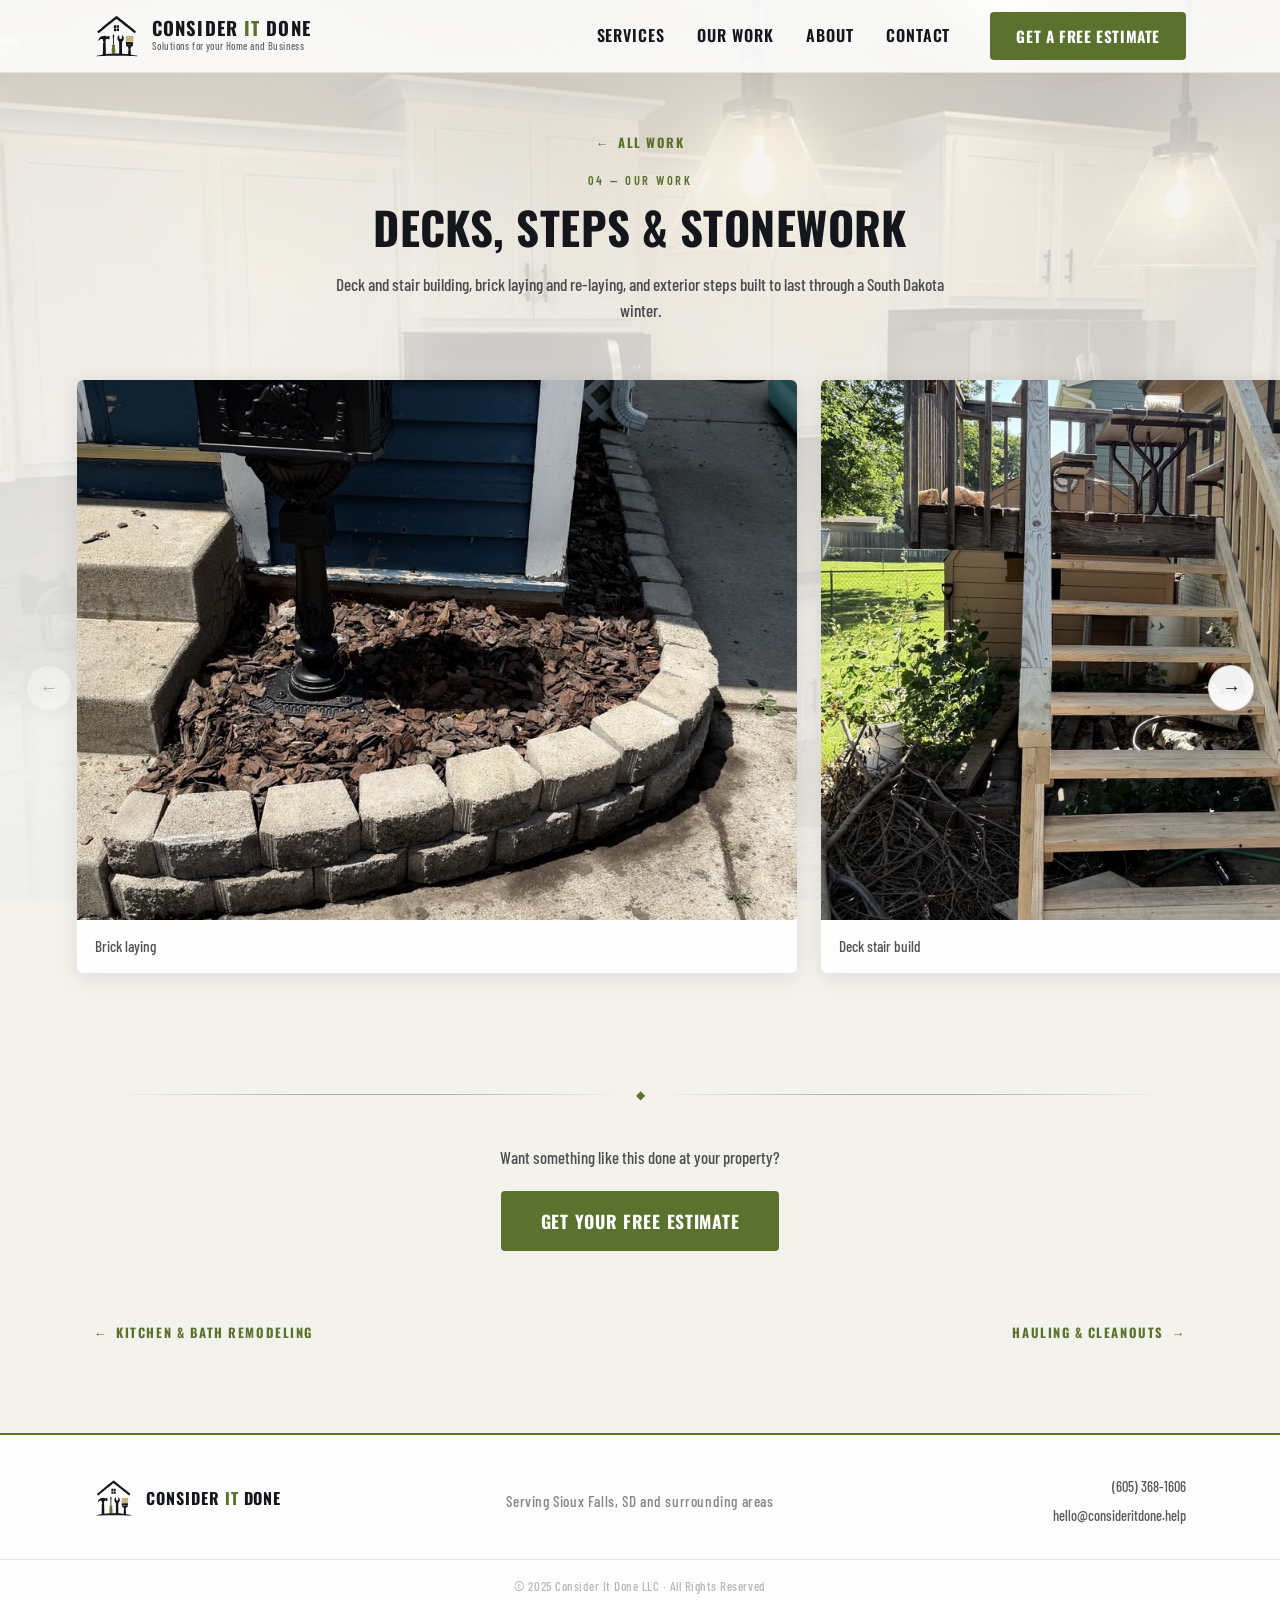
==== commit 63d75b58: "Add imported work photos" ====
--- a/work/decks-stonework.html
+++ b/work/decks-stonework.html
@@ -76,13 +76,48 @@
       </div>
     </section>
 
-      <div class="container">
-        <div class="gallery-empty">
-          <h2>Photos coming soon</h2>
-          <p>We're still sorting through job photos for this category. In the meantime,
-             give us a call and we'll walk you through recent work like it.</p>
-          <a href="tel:6053681606" class="btn btn-accent">Call or Text (605) 368-1606</a>
+      <div class="gallery-wrap">
+        <button class="scroll-btn scroll-prev" type="button" aria-label="Previous photo" hidden>
+          <span aria-hidden="true">←</span>
+        </button>
+
+        <div class="gallery-track" id="gallery-track" tabindex="0" role="region"
+             aria-label="Decks, Steps & Stonework photo gallery, horizontally scrollable">
+          <figure class="gallery-item">
+            <img src="../assets/work/decks-stonework/brick-laying-01.jpg" alt="Brick laying — Consider It Done, Sioux Falls"
+                 loading="lazy" decoding="async" width="1600" height="1200" />
+            <figcaption>Brick laying</figcaption>
+          </figure>
+          <figure class="gallery-item">
+            <img src="../assets/work/decks-stonework/deck-stair-build-01.jpg" alt="Deck stair build — Consider It Done, Sioux Falls"
+                 loading="lazy" decoding="async" width="1600" height="1200" />
+            <figcaption>Deck stair build</figcaption>
+          </figure>
+          <figure class="gallery-item">
+            <img src="../assets/work/decks-stonework/deck-stair-build-02.jpg" alt="Deck stair build — Consider It Done, Sioux Falls"
+                 loading="lazy" decoding="async" width="1600" height="1200" />
+            <figcaption>Deck stair build</figcaption>
+          </figure>
+          <figure class="gallery-item">
+            <img src="../assets/work/decks-stonework/deck-stairs-01.jpg" alt="Deck stairs — Consider It Done, Sioux Falls"
+                 loading="lazy" decoding="async" width="1600" height="1200" />
+            <figcaption>Deck stairs</figcaption>
+          </figure>
+          <figure class="gallery-item">
+            <img src="../assets/work/decks-stonework/deck-stairs-02.jpg" alt="Deck stairs — Consider It Done, Sioux Falls"
+                 loading="lazy" decoding="async" width="1600" height="1200" />
+            <figcaption>Deck stairs</figcaption>
+          </figure>
+          <figure class="gallery-item">
+            <img src="../assets/work/decks-stonework/front-brick-re-laying-01.jpg" alt="Front brick re laying — Consider It Done, Sioux Falls"
+                 loading="lazy" decoding="async" width="1600" height="1200" />
+            <figcaption>Front brick re laying</figcaption>
+          </figure>
         </div>
+
+        <button class="scroll-btn scroll-next" type="button" aria-label="Next photo" hidden>
+          <span aria-hidden="true">→</span>
+        </button>
       </div>
 
     <section class="gallery-cta">
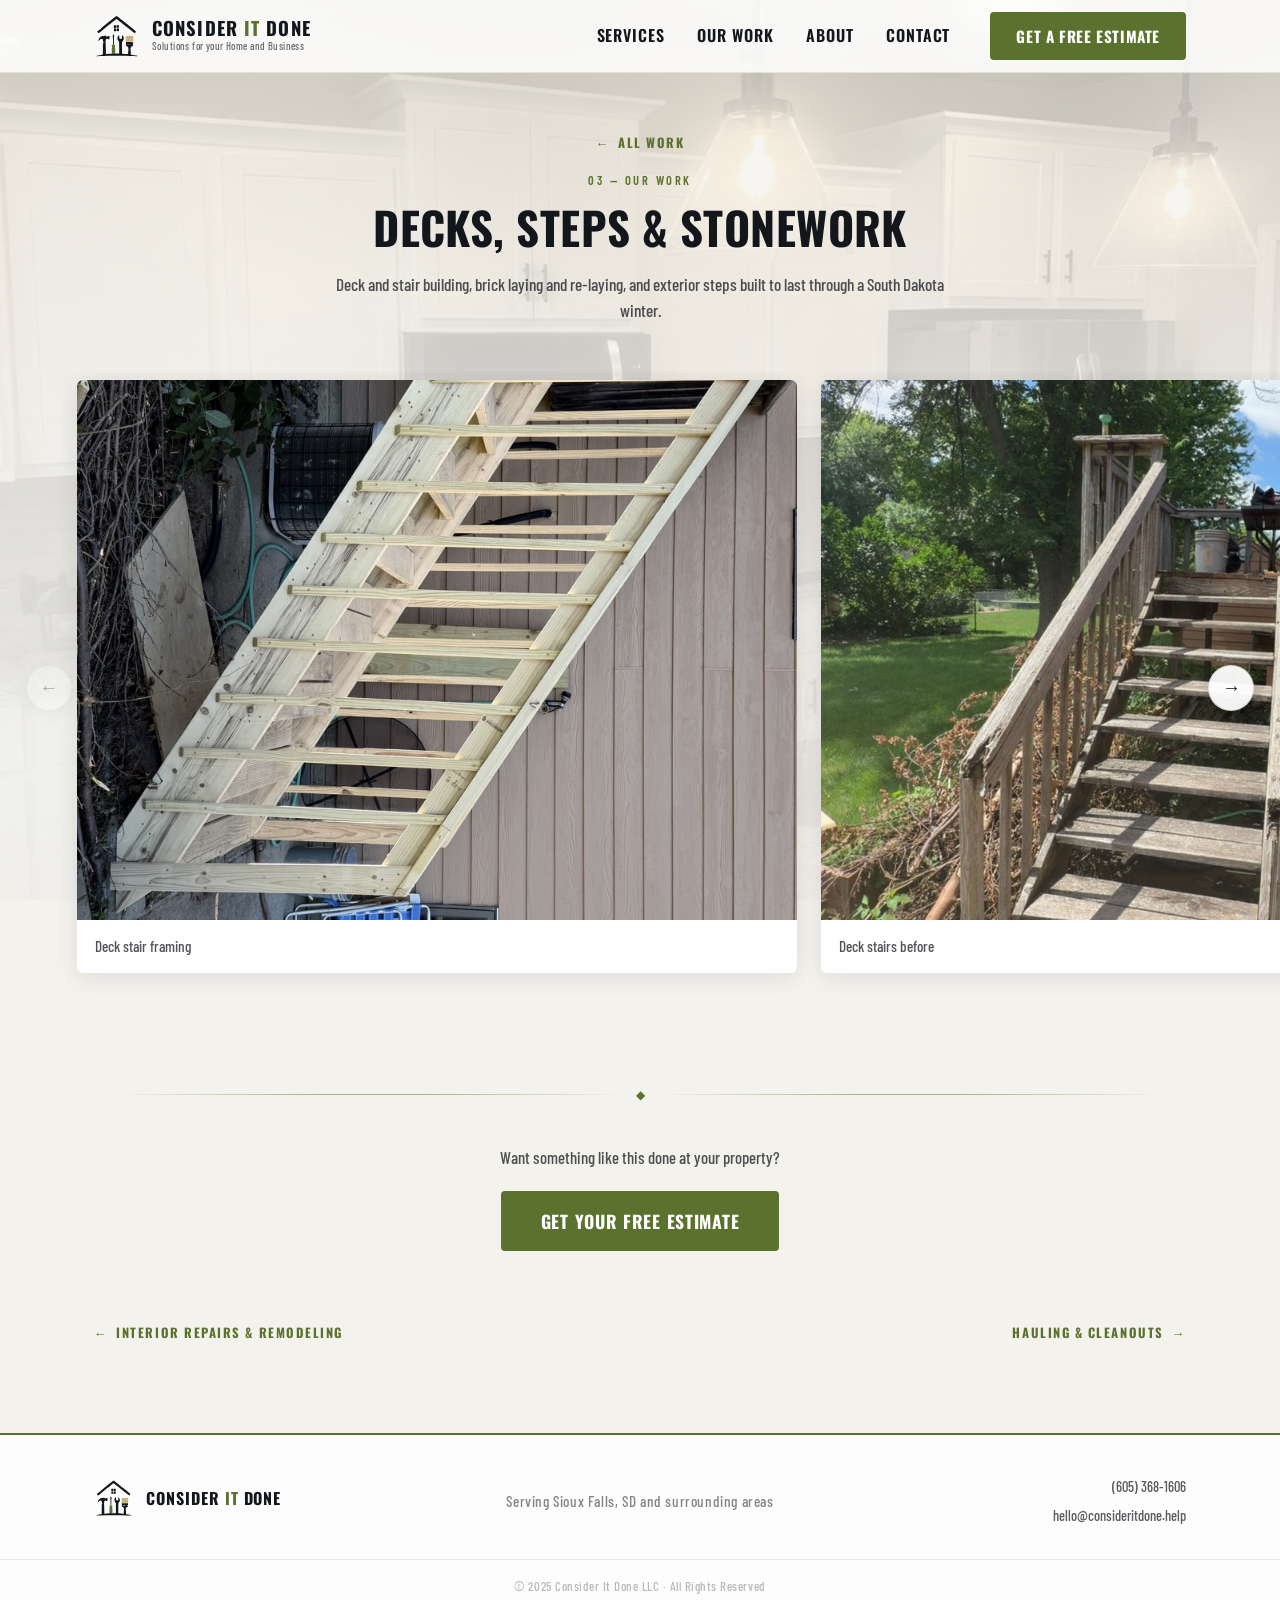
==== commit 5e7c8314: "Curate the galleries from a visual review, and fix EXIF rotation Looked at all 55 imported photos. T" ====
--- a/work/decks-stonework.html
+++ b/work/decks-stonework.html
@@ -70,7 +70,7 @@
     <section class="gallery-hero">
       <div class="container">
         <a href="../index.html#work" class="gallery-back"><span aria-hidden="true">←</span> All work</a>
-        <div class="section-label">04 — OUR WORK</div>
+        <div class="section-label">03 — OUR WORK</div>
         <h1 class="section-headline">Decks, Steps &amp; Stonework</h1>
         <p class="gallery-intro">Deck and stair building, brick laying and re-laying, and exterior steps built to last through a South Dakota winter.</p>
       </div>
@@ -84,34 +84,34 @@
         <div class="gallery-track" id="gallery-track" tabindex="0" role="region"
              aria-label="Decks, Steps & Stonework photo gallery, horizontally scrollable">
           <figure class="gallery-item">
-            <img src="../assets/work/decks-stonework/brick-laying-01.jpg" alt="Brick laying — Consider It Done, Sioux Falls"
+            <img src="../assets/work/decks-stonework/deck-stair-framing.jpg" alt="Deck stair framing — Consider It Done, Sioux Falls"
                  loading="lazy" decoding="async" width="1600" height="1200" />
-            <figcaption>Brick laying</figcaption>
+            <figcaption>Deck stair framing</figcaption>
           </figure>
           <figure class="gallery-item">
-            <img src="../assets/work/decks-stonework/deck-stair-build-01.jpg" alt="Deck stair build — Consider It Done, Sioux Falls"
+            <img src="../assets/work/decks-stonework/deck-stairs-before.jpg" alt="Deck stairs before — Consider It Done, Sioux Falls"
                  loading="lazy" decoding="async" width="1600" height="1200" />
-            <figcaption>Deck stair build</figcaption>
+            <figcaption>Deck stairs before</figcaption>
           </figure>
           <figure class="gallery-item">
-            <img src="../assets/work/decks-stonework/deck-stair-build-02.jpg" alt="Deck stair build — Consider It Done, Sioux Falls"
+            <img src="../assets/work/decks-stonework/new-deck-stairs-built.jpg" alt="New deck stairs built — Consider It Done, Sioux Falls"
                  loading="lazy" decoding="async" width="1600" height="1200" />
-            <figcaption>Deck stair build</figcaption>
+            <figcaption>New deck stairs built</figcaption>
           </figure>
           <figure class="gallery-item">
-            <img src="../assets/work/decks-stonework/deck-stairs-01.jpg" alt="Deck stairs — Consider It Done, Sioux Falls"
+            <img src="../assets/work/decks-stonework/old-deck-before.jpg" alt="Old deck before — Consider It Done, Sioux Falls"
                  loading="lazy" decoding="async" width="1600" height="1200" />
-            <figcaption>Deck stairs</figcaption>
+            <figcaption>Old deck before</figcaption>
           </figure>
           <figure class="gallery-item">
-            <img src="../assets/work/decks-stonework/deck-stairs-02.jpg" alt="Deck stairs — Consider It Done, Sioux Falls"
+            <img src="../assets/work/decks-stonework/stone-edging-and-mulch-bed.jpg" alt="Stone edging and mulch bed — Consider It Done, Sioux Falls"
                  loading="lazy" decoding="async" width="1600" height="1200" />
-            <figcaption>Deck stairs</figcaption>
+            <figcaption>Stone edging and mulch bed</figcaption>
           </figure>
           <figure class="gallery-item">
-            <img src="../assets/work/decks-stonework/front-brick-re-laying-01.jpg" alt="Front brick re laying — Consider It Done, Sioux Falls"
+            <img src="../assets/work/decks-stonework/stone-edging-before.jpg" alt="Stone edging before — Consider It Done, Sioux Falls"
                  loading="lazy" decoding="async" width="1600" height="1200" />
-            <figcaption>Front brick re laying</figcaption>
+            <figcaption>Stone edging before</figcaption>
           </figure>
         </div>
 
@@ -134,7 +134,7 @@
 
     <section class="gallery-cta" style="padding-top:0">
       <div class="container" style="display:flex;justify-content:space-between;gap:16px;flex-wrap:wrap">
-        <a href="remodeling.html" class="gallery-back"><span aria-hidden="true">←</span> Kitchen & Bath Remodeling</a>
+        <a href="remodeling.html" class="gallery-back"><span aria-hidden="true">←</span> Interior Repairs & Remodeling</a>
         <a href="hauling.html" class="gallery-back">Hauling & Cleanouts <span aria-hidden="true">→</span></a>
       </div>
     </section>
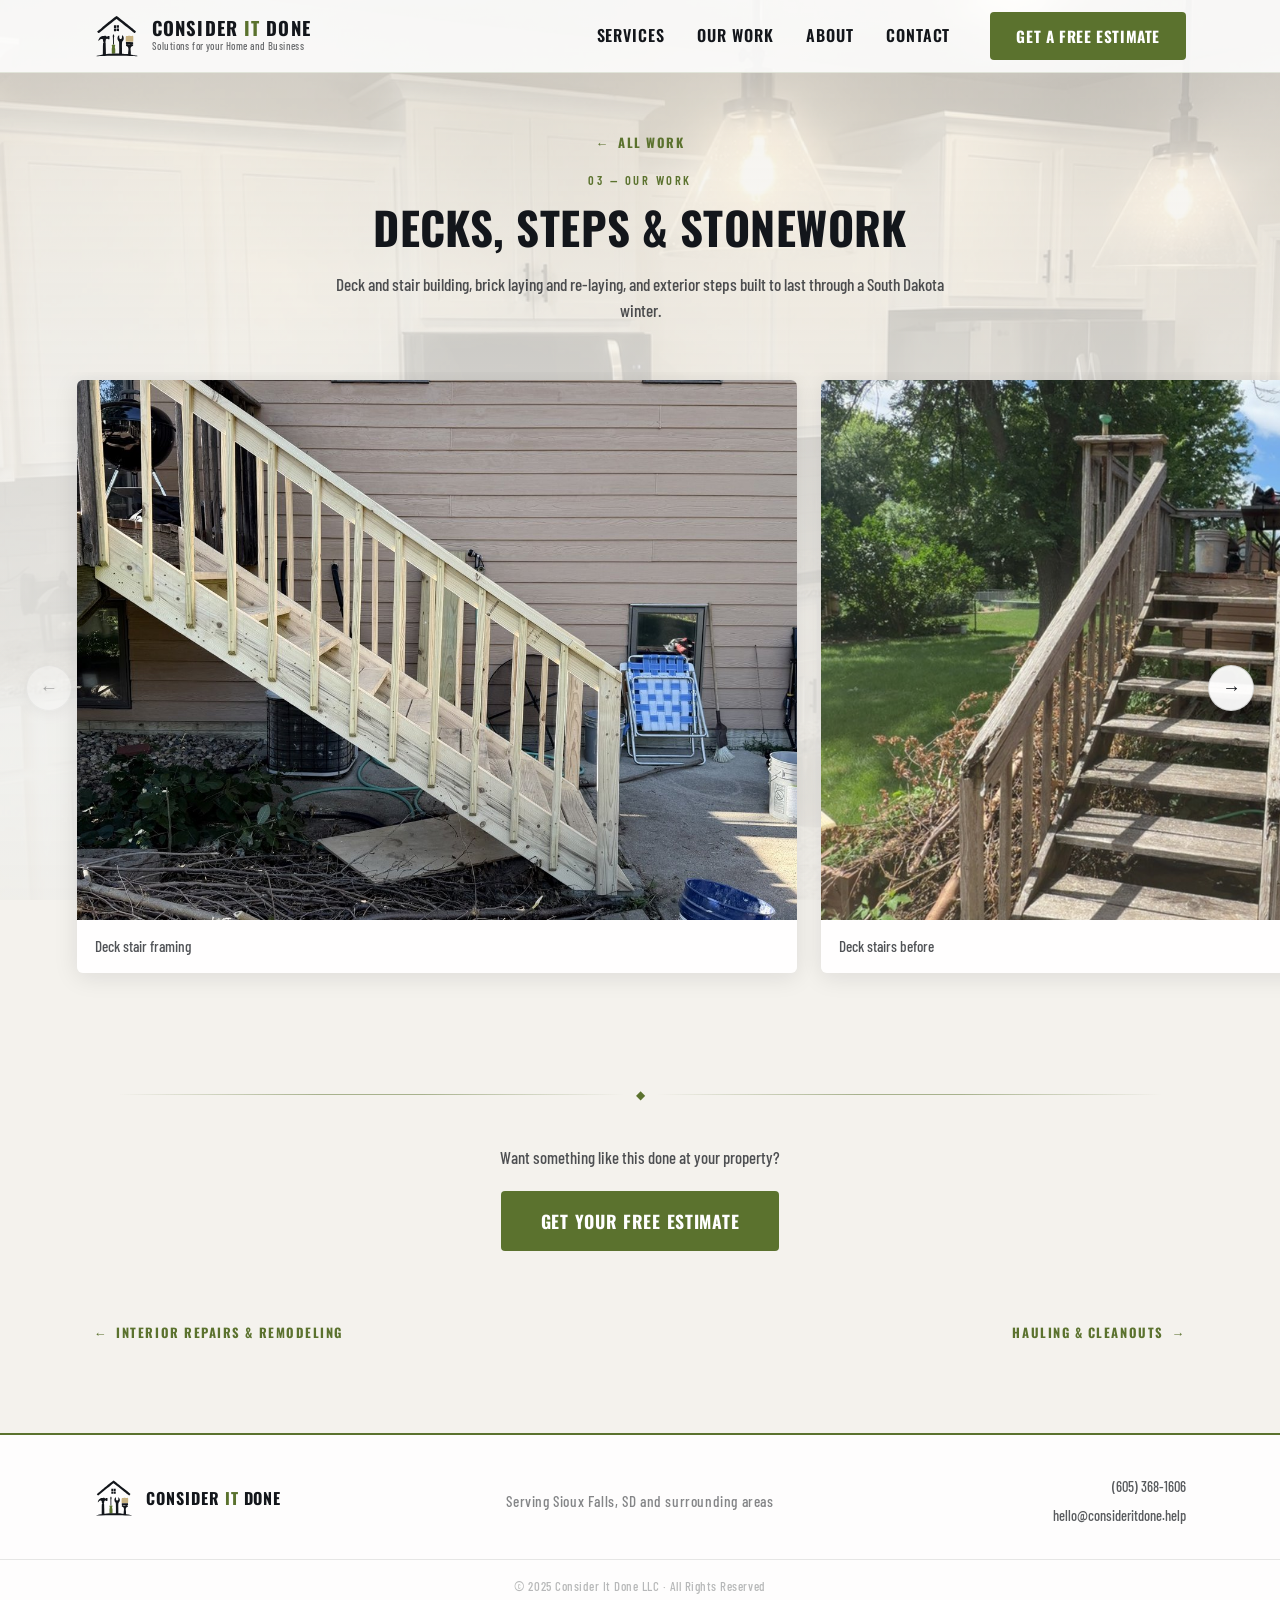
==== commit 28d525cc: "Fix sideways photos, rebuild hero/services/work layouts Photos - Eight published photos were sideway" ====
--- a/work/decks-stonework.html
+++ b/work/decks-stonework.html
@@ -85,32 +85,32 @@
              aria-label="Decks, Steps & Stonework photo gallery, horizontally scrollable">
           <figure class="gallery-item">
             <img src="../assets/work/decks-stonework/deck-stair-framing.jpg" alt="Deck stair framing — Consider It Done, Sioux Falls"
-                 loading="lazy" decoding="async" width="1600" height="1200" />
+                 loading="lazy" decoding="async" width="1600" height="900" />
             <figcaption>Deck stair framing</figcaption>
           </figure>
           <figure class="gallery-item">
             <img src="../assets/work/decks-stonework/deck-stairs-before.jpg" alt="Deck stairs before — Consider It Done, Sioux Falls"
-                 loading="lazy" decoding="async" width="1600" height="1200" />
+                 loading="lazy" decoding="async" width="900" height="1600" />
             <figcaption>Deck stairs before</figcaption>
           </figure>
           <figure class="gallery-item">
             <img src="../assets/work/decks-stonework/new-deck-stairs-built.jpg" alt="New deck stairs built — Consider It Done, Sioux Falls"
-                 loading="lazy" decoding="async" width="1600" height="1200" />
+                 loading="lazy" decoding="async" width="900" height="1600" />
             <figcaption>New deck stairs built</figcaption>
           </figure>
           <figure class="gallery-item">
             <img src="../assets/work/decks-stonework/old-deck-before.jpg" alt="Old deck before — Consider It Done, Sioux Falls"
-                 loading="lazy" decoding="async" width="1600" height="1200" />
+                 loading="lazy" decoding="async" width="1600" height="900" />
             <figcaption>Old deck before</figcaption>
           </figure>
           <figure class="gallery-item">
             <img src="../assets/work/decks-stonework/stone-edging-and-mulch-bed.jpg" alt="Stone edging and mulch bed — Consider It Done, Sioux Falls"
-                 loading="lazy" decoding="async" width="1600" height="1200" />
+                 loading="lazy" decoding="async" width="900" height="1600" />
             <figcaption>Stone edging and mulch bed</figcaption>
           </figure>
           <figure class="gallery-item">
             <img src="../assets/work/decks-stonework/stone-edging-before.jpg" alt="Stone edging before — Consider It Done, Sioux Falls"
-                 loading="lazy" decoding="async" width="1600" height="1200" />
+                 loading="lazy" decoding="async" width="736" height="1600" />
             <figcaption>Stone edging before</figcaption>
           </figure>
         </div>
--- a/style.css
+++ b/style.css
@@ -191,6 +191,7 @@
   letter-spacing: 0.01em;
   margin-bottom: 40px;
   text-transform: uppercase;
+  text-wrap: balance;
 }
 
 /* ── Section Divider ──────────────────────────────────────── */
@@ -252,6 +253,7 @@
 }
 
 .nav-link {
+  white-space: nowrap;
   font-family: var(--font-display);
   font-weight: 600;
   font-size: 1rem;
@@ -380,7 +382,10 @@
   padding: 80px 24px 60px;
 }
 
-/* Dark scrim — guarantees the white hero type clears AA over any photo */
+/* Dark scrim — guarantees the white hero type clears AA over any photo.
+   Deliberately a single VERTICAL gradient, full-bleed. It varies only with y,
+   so there is no left/right edge anywhere for the eye to catch: it reads as
+   light falling through the room rather than as an overlay sitting on it. */
 .hero::before {
   content: '';
   position: absolute;
@@ -389,9 +394,11 @@
   pointer-events: none;
   background:
     linear-gradient(180deg,
-      rgba(10,10,10,0.42) 0%,
-      rgba(10,10,10,0.34) 45%,
-      rgba(10,10,10,0.60) 100%);
+      rgba(8,10,7,0.58)  0%,
+      rgba(8,10,7,0.72) 26%,
+      rgba(8,10,7,0.76) 58%,
+      rgba(8,10,7,0.78) 82%,
+      rgba(8,10,7,0.72) 100%);
 }
 
 /* Grain/noise texture */
@@ -409,10 +416,10 @@
 .hero-vignette {
   position: absolute;
   inset: 0;
-  background: radial-gradient(ellipse 80% 80% at 50% 50%,
+  background: radial-gradient(ellipse 96% 92% at 50% 50%,
     transparent 0%,
-    rgba(0,0,0,0.3) 60%,
-    rgba(0,0,0,0.75) 100%);
+    rgba(0,0,0,0.10) 66%,
+    rgba(0,0,0,0.38) 100%);
   pointer-events: none;
   z-index: 2;
 }
@@ -431,25 +438,6 @@
   z-index: 2;
 }
 
-/* Localised scrim behind the hero copy.
-   Measured against the real kitchen photo, a uniform scrim was not enough:
-   average contrast was fine (5-7:1) but worst-case pixels — blown-out
-   pendant bulbs and white cabinets — dropped to 1.67:1. Pooling the
-   darkening behind the text keeps the photo bright everywhere else. */
-.hero-inner::before {
-  content: '';
-  position: absolute;
-  inset: -8% -14%;
-  z-index: -1;
-  pointer-events: none;
-  background: radial-gradient(ellipse 64% 64% at 50% 48%,
-    rgba(6,8,5,0.86) 0%,
-    rgba(6,8,5,0.82) 48%,
-    rgba(6,8,5,0.62) 74%,
-    rgba(6,8,5,0.22) 89%,
-    transparent 100%);
-}
-
 .hero-inner {
   position: relative;
   z-index: 3;
@@ -464,7 +452,7 @@
 .hero-logo-wrap {
   position: relative;
   display: inline-block;
-  margin-bottom: 32px;
+  margin-bottom: 26px;
 }
 
 .hero-logo-glow {
@@ -484,26 +472,27 @@
 /* Hero text */
 
 .hero-sub {
-  text-shadow: 0 2px 12px rgba(0,0,0,0.6);
+  text-shadow: 0 1px 2px rgba(0,0,0,0.85), 0 2px 16px rgba(0,0,0,0.75);
   font-family: var(--font-body);
   font-size: clamp(1rem, 2.5vw, 1.3rem);
   font-weight: 600;
   letter-spacing: 0.08em;
   color: var(--accent-on-dark);
   text-transform: uppercase;
-  margin-bottom: 16px;
+  margin-bottom: 14px;
+  text-wrap: balance;
 }
 
 .hero-body {
-  text-shadow: 0 2px 12px rgba(0,0,0,0.6);
+  text-shadow: 0 1px 2px rgba(0,0,0,0.85), 0 2px 16px rgba(0,0,0,0.75);
   font-family: var(--font-body);
   font-size: clamp(1rem, 2vw, 1.2rem);
   font-weight: 500;
   color: var(--cream);
-  opacity: 0.9;
   max-width: 540px;
   margin-bottom: 40px;
   line-height: 1.6;
+  text-wrap: balance;
 }
 
 /* CTA group */
@@ -515,7 +504,7 @@
 }
 
 .hero-call-link {
-  text-shadow: 0 2px 12px rgba(0,0,0,0.6);
+  text-shadow: 0 1px 2px rgba(0,0,0,0.85), 0 2px 16px rgba(0,0,0,0.75);
   display: flex;
   align-items: center;
   gap: 8px;
@@ -523,7 +512,6 @@
   font-size: 1.1rem;
   font-weight: 500;
   color: var(--cream);
-  opacity: 0.85;
   transition: color var(--transition), opacity var(--transition);
 }
 
@@ -534,7 +522,14 @@
   opacity: 1;
 }
 
-.call-icon { font-size: 1rem; }
+.call-icon {
+  display: inline-flex;
+  width: 1.05em;
+  height: 1.05em;
+  flex: none;
+  color: var(--accent-on-dark);
+}
+.call-icon svg { width: 100%; height: 100%; display: block; }
 
 
 /* =============================================================
@@ -547,9 +542,11 @@
 
 .services .container { text-align: center; }
 
+/* Four categories, so 2x2 — a 3-column grid strands the fourth card alone
+   and leaves two thirds of a row blank underneath the other three. */
 .services-grid {
   display: grid;
-  grid-template-columns: repeat(3, 1fr);
+  grid-template-columns: repeat(2, 1fr);
   gap: 24px;
   text-align: left;
   margin-top: 0;
@@ -581,8 +578,9 @@
 }
 
 .card-icon {
-  font-size: 2rem;
-  margin-bottom: 14px;
+  grid-area: icon;
+  font-size: 1.9rem;
+  line-height: 1;
   display: block;
 }
 
@@ -593,13 +591,19 @@
   color: var(--ink);
   text-transform: uppercase;
   letter-spacing: 0.03em;
-  margin-bottom: 16px;
-}
-
+  margin-bottom: 0;
+  grid-area: title;
+}
+
+/* auto-fit, not a fixed 2, so the list folds back to one column by itself
+   once the card is too narrow to hold two without wrapping every item. */
 .card-list {
-  display: flex;
-  flex-direction: column;
-  gap: 8px;
+  grid-area: list;
+  display: grid;
+  grid-template-columns: repeat(auto-fit, minmax(158px, 1fr));
+  gap: 10px 22px;
+  align-content: start;
+  padding-top: 18px;
 }
 
 .card-list li {
@@ -1065,15 +1069,17 @@
 /* =============================================================
    RESPONSIVE — TABLET
    ============================================================= */
-@media (max-width: 900px) {
-  /* Brand + 4 nav links + CTA cannot fit one flex row below ~1000px,
-     and .header-inner does not wrap — it overflowed the page to 960px.
-     Switch to the hamburger here rather than at 680. */
+/* Brand + 4 nav links + CTA cannot fit one flex row below ~1060px.
+   Measured: at 1024 "Our Work" wrapped to two lines, and by 940 the row
+   overflowed and gave the whole page a horizontal scrollbar (960 > 940).
+   .header-inner does not wrap, so the switch has to happen before that. */
+@media (max-width: 1060px) {
   .desktop-nav    { display: none; }
   .btn-cta-header { display: none; }
   .hamburger      { display: flex; }
-
-
+}
+
+@media (max-width: 900px) {
   .contact-layout {
     grid-template-columns: 1fr;
   }
@@ -1343,8 +1349,15 @@
    SERVICE CARDS AS LINKS  (ecoLINEAR-style hover)
    ============================================================= */
 .service-card {
-  display: flex;
-  flex-direction: column;
+  display: grid;
+  grid-template-columns: auto 1fr;
+  grid-template-rows: auto 1fr auto;
+  grid-template-areas:
+    "icon title"
+    "list list"
+    "cta  cta";
+  column-gap: 16px;
+  align-items: center;
   color: inherit;
   text-decoration: none;
 }
@@ -1367,8 +1380,8 @@
 .service-card:focus-visible .card-num { opacity: 1; }
 
 .card-cta {
-  margin-top: auto;
-  padding-top: 18px;
+  grid-area: cta;
+  padding-top: 20px;
   font-family: var(--font-display);
   font-size: 0.82rem;
   font-weight: 700;
@@ -1499,7 +1512,11 @@
   overflow-x: auto;
   scroll-snap-type: x mandatory;
   scroll-behavior: smooth;
-  padding: 8px clamp(16px, 6vw, 96px) 28px;
+  /* Line the first tile up with the section heading above it. The track is
+     full-bleed while the heading sits in .container, so the gutter has to be
+     derived from the same max-width instead of guessed with a vw clamp —
+     mismatched gutters are what made the whole band look off-centre. */
+  padding: 8px max(24px, calc((100% - var(--max-width)) / 2 + 24px)) 28px;
   -webkit-overflow-scrolling: touch;
   scrollbar-width: none;
 }
@@ -1600,6 +1617,17 @@
 .scroll-prev { left: clamp(6px, 2vw, 28px); }
 .scroll-next { right: clamp(6px, 2vw, 28px); }
 
+/* All four categories fit inside the container at this width, so the band
+   becomes a plain aligned row. A four-item carousel that shows three and a
+   half tiles does not read as "there is more" — it reads as a broken grid. */
+@media (min-width: 1100px) {
+  .work-tile {
+    flex: 1 1 0;
+    min-width: 0;
+    scroll-snap-align: start;
+  }
+}
+
 
 /* =============================================================
    REDUCED MOTION
@@ -1620,7 +1648,7 @@
    RESPONSIVE — new components
    ============================================================= */
 @media (max-width: 900px) {
-  .services-grid { grid-template-columns: repeat(2, 1fr); }
+  .services-grid { grid-template-columns: repeat(2, 1fr); gap: 20px; }
   .odd-jobs { flex-direction: column; align-items: flex-start; gap: 18px; }
 }
 
